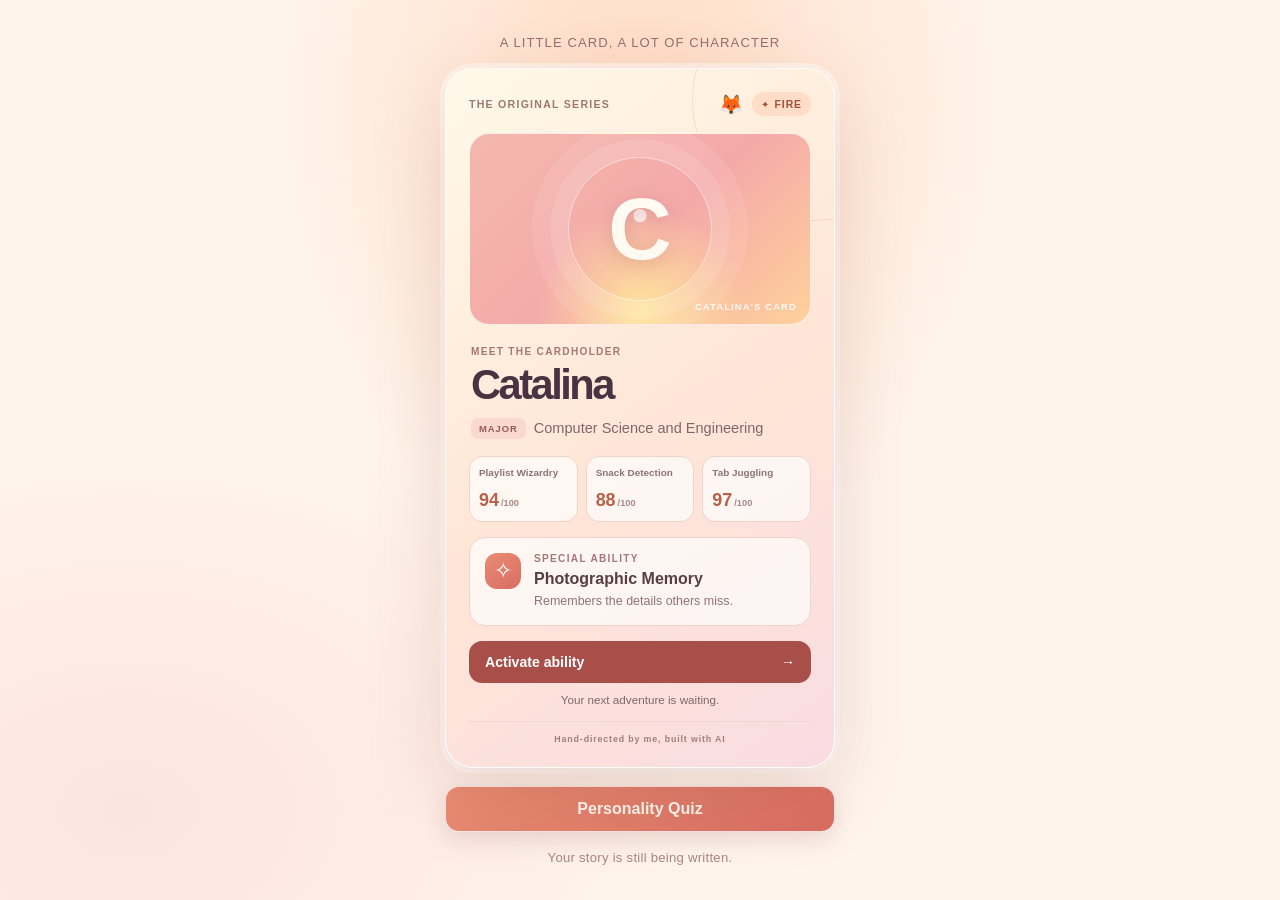
==== index.html @ e2aac346 "My first trading card site Co-authored-by: Copilot <223556219+Copilot@users.noreply.github.com>" ====
<!doctype html>
<html lang="en">
  <head>
    <meta charset="utf-8">
    <meta name="viewport" content="width=device-width, initial-scale=1">
    <meta name="theme-color" content="#fff5ed">
    <title>Catalina's Digital Trading Card</title>
    <link rel="stylesheet" href="style.css">
    <script src="script.js" defer></script>
  </head>
  <body>
    <main class="page">
      <p class="page-label">A little card, a lot of character</p>

      <div class="card-scene" tabindex="0" aria-label="Catalina's trading card. Hover or focus to flip it.">
        <div class="card-flipper">
          <article class="trading-card card-face card-front" aria-labelledby="card-name">
            <div class="card-topline">
              <span class="card-series">THE ORIGINAL SERIES</span>
              <span class="card-topline-details">
                <span class="card-animal" role="img" aria-label="Fox">🦊</span>
                <span class="card-type"><span aria-hidden="true">✦</span> FIRE</span>
              </span>
            </div>

            <div class="portrait" aria-hidden="true">
              <span class="portrait-orbit"></span>
              <span class="portrait-initial">C</span>
              <span class="portrait-caption">CATALINA'S CARD</span>
            </div>

            <section class="identity">
              <p class="eyebrow">MEET THE CARDHOLDER</p>
              <h1 id="card-name">Catalina</h1>
              <p class="major"><span class="label">MAJOR</span> Computer Science and Engineering</p>
            </section>

            <section class="stats" aria-label="Card stats">
              <div class="stat">
                <span class="stat-name">Playlist Wizardry</span>
                <span class="stat-value">94<small>/100</small></span>
              </div>
              <div class="stat">
                <span class="stat-name">Snack Detection</span>
                <span class="stat-value">88<small>/100</small></span>
              </div>
              <div class="stat">
                <span class="stat-name">Tab Juggling</span>
                <span class="stat-value">97<small>/100</small></span>
              </div>
            </section>

            <section class="ability" aria-labelledby="ability-title">
              <div class="ability-icon" aria-hidden="true">✧</div>
              <div>
                <p class="eyebrow">SPECIAL ABILITY</p>
                <h2 id="ability-title">Photographic Memory</h2>
                <p class="ability-copy">Remembers the details others miss.</p>
              </div>
            </section>

            <button class="activate-button" type="button" aria-pressed="false">
              Activate ability
              <span aria-hidden="true">&rarr;</span>
            </button>
            <p class="card-status" aria-live="polite">Your next adventure is waiting.</p>

            <div class="card-footer">
              <span>Hand-directed by me, built with AI</span>
            </div>
          </article>

          <div class="trading-card card-face card-back" aria-hidden="true">
            <span class="back-label">CATALINA · FIRE TYPE</span>
            <svg class="back-flame" viewBox="0 0 300 400" role="img" aria-label="A pastel fire-colored flame">
              <defs>
                <linearGradient id="flame-gradient" x1="0" x2="1" y1="1" y2="0">
                  <stop offset="0" stop-color="#ef8d7e"/>
                  <stop offset="0.55" stop-color="#f6b27d"/>
                  <stop offset="1" stop-color="#ffe5a6"/>
                </linearGradient>
              </defs>
              <path fill="url(#flame-gradient)" d="M157 7c18 67 83 85 70 159 32-18 44-54 40-83 43 55 49 102 34 157-19 72-78 119-151 119S17 311 17 237c0-69 49-119 93-188-3 53 14 76 27 92 13-43 24-87 20-134Z"/>
              <path fill="#fff2c9" d="M155 140c2 39-24 59-22 96-23-10-34-29-34-50-26 31-37 57-32 86 7 42 42 69 86 69s79-28 86-70c7-43-20-72-39-98 0 23-10 39-24 48 4-32-8-58-21-81Z"/>
              <path fill="#f7be78" d="M153 220c-8 28-29 38-29 66 0 19 13 34 30 34s31-15 31-34c0-26-18-43-32-66Z"/>
            </svg>
            <span class="back-caption">A LITTLE SPARK. A LOT OF HEART.</span>
          </div>
        </div>
      </div>

      <section class="quiz-section" aria-labelledby="quiz-start">
        <button class="quiz-launch" id="quiz-start" type="button">Personality Quiz</button>
        <div class="quiz-panel" id="quiz-panel" hidden>
          <p class="quiz-progress" id="quiz-progress" aria-live="polite"></p>
          <h2 class="quiz-question" id="quiz-question"></h2>
          <div class="quiz-options" id="quiz-options" role="group" aria-labelledby="quiz-question"></div>
          <p class="quiz-result" id="quiz-result" aria-live="polite"></p>
          <button class="quiz-restart" id="quiz-restart" type="button" hidden>Take the quiz again</button>
        </div>
      </section>

      <p class="page-note">Your story is still being written.</p>
    </main>
  </body>
</html>
---- style.css ----
:root {
  color-scheme: light;
  font-family: "Trebuchet MS", Arial, sans-serif;
  background: #fff5ed;
  color: #493342;
  font-synthesis: none;
  text-rendering: optimizeLegibility;
}

* {
  box-sizing: border-box;
}

body {
  min-width: 320px;
  min-height: 100vh;
  margin: 0;
  background:
    radial-gradient(ellipse at 50% 12%, rgb(255 190 150 / 48%), transparent 42%),
    radial-gradient(ellipse at 10% 90%, rgb(247 190 188 / 30%), transparent 35%),
    #fff5ed;
}

button {
  font: inherit;
}

.page {
  display: grid;
  min-height: 100vh;
  justify-items: center;
  align-content: center;
  gap: 18px;
  padding: 32px 18px;
}

.page-label,
.page-note {
  margin: 0;
  color: #986d70;
  font-size: 0.82rem;
  letter-spacing: 0.08em;
  text-align: center;
}

.page-label {
  text-transform: uppercase;
}

.page-note {
  color: #aa8580;
  letter-spacing: 0.02em;
}

.card-scene {
  width: min(100%, 390px);
  perspective: 1200px;
  outline: none;
}

.card-scene:focus-visible {
  border-radius: 28px;
  outline: 3px solid #e49a80;
  outline-offset: 7px;
}

.card-flipper {
  position: relative;
  transform-style: preserve-3d;
  transition: transform 700ms cubic-bezier(0.2, 0.75, 0.25, 1);
}

.card-scene:focus-visible .card-flipper {
  transform: rotateY(180deg);
}

@media (hover: hover) and (pointer: fine) {
  .card-scene:hover .card-flipper {
    transform: rotateY(180deg);
  }
}

.card-face {
  backface-visibility: hidden;
  -webkit-backface-visibility: hidden;
}

.trading-card {
  position: relative;
  width: 100%;
  overflow: hidden;
  padding: 23px;
  border: 1px solid rgb(255 255 255 / 82%);
  border-radius: 28px;
  background: linear-gradient(145deg, #fff9e9 0%, #ffe6d6 52%, #f8dce2 100%);
  box-shadow:
    0 28px 80px rgb(143 78 66 / 20%),
    0 0 0 5px rgb(255 255 255 / 45%);
}

.card-front {
  z-index: 1;
}

.card-back {
  position: absolute;
  inset: 0;
  display: grid;
  align-items: center;
  justify-items: center;
  padding: 0;
  transform: rotateY(180deg);
  border-color: rgb(255 255 255 / 75%);
  background:
    radial-gradient(ellipse at 50% 50%, rgb(255 244 197 / 80%), transparent 58%),
    linear-gradient(145deg, #f7c8bd, #f2a77f 48%, #edc8a8);
  color: #764d50;
}

.card-back::before {
  content: none;
}

.back-flame {
  position: absolute;
  top: 50%;
  left: 50%;
  width: 80%;
  height: 80%;
  transform: translate(-50%, -50%);
  filter: drop-shadow(0 12px 24px rgb(198 103 69 / 22%));
}

.back-label,
.back-caption {
  position: absolute;
  z-index: 1;
  color: rgb(105 58 62 / 82%);
  font-size: 0.62rem;
  font-weight: 800;
  letter-spacing: 0.14em;
  text-align: center;
}

.back-label {
  top: 22px;
}

.back-caption {
  bottom: 22px;
}

.trading-card::before {
  position: absolute;
  top: -90px;
  right: -100px;
  width: 240px;
  height: 240px;
  border: 1px solid rgb(198 118 98 / 17%);
  border-radius: 50%;
  content: "";
  pointer-events: none;
}

.card-topline,
.card-footer {
  display: flex;
  align-items: center;
  justify-content: space-between;
}

.card-topline {
  margin-bottom: 17px;
  color: #9b7876;
  font-size: 0.66rem;
  font-weight: 800;
  letter-spacing: 0.12em;
}

.card-number {
  color: #a34f3a;
}

.card-topline-details {
  display: inline-flex;
  align-items: center;
  gap: 7px;
}

.card-animal {
  font-size: 1.2rem;
  line-height: 1;
}

.card-type {
  display: inline-flex;
  align-items: center;
  gap: 5px;
  padding: 6px 9px;
  border-radius: 999px;
  background: #ffddc7;
  color: #a34f3a;
  font-size: 0.65rem;
  letter-spacing: 0.09em;
}

.portrait {
  position: relative;
  display: grid;
  height: 192px;
  overflow: hidden;
  place-items: center;
  border: 1px solid rgb(255 255 255 / 75%);
  border-radius: 20px;
  background:
    radial-gradient(circle at 50% 43%, rgb(255 255 255 / 76%) 0 3%, transparent 3.5%),
    radial-gradient(ellipse at 50% 95%, #ffe49c 0%, transparent 43%),
    linear-gradient(135deg, #f4b8ad, #f4a9a9 54%, #ffd19b);
}

.portrait-orbit {
  position: absolute;
  width: 144px;
  height: 144px;
  border: 1px solid rgb(255 255 255 / 55%);
  border-radius: 50%;
  box-shadow: 0 0 0 18px rgb(255 255 255 / 10%), 0 0 0 36px rgb(255 255 255 / 8%);
}

.portrait-initial {
  z-index: 1;
  color: #fffaf2;
  font-family: "Trebuchet MS", Arial, sans-serif;
  font-size: 5.5rem;
  font-weight: 700;
  line-height: 1;
  text-shadow: 0 4px 18px rgb(142 72 66 / 22%);
}

.portrait-caption {
  position: absolute;
  right: 13px;
  bottom: 12px;
  color: rgb(255 255 255 / 88%);
  font-size: 0.59rem;
  font-weight: 800;
  letter-spacing: 0.12em;
}

.identity {
  padding: 21px 2px 17px;
}

.eyebrow {
  margin: 0 0 6px;
  color: #a47778;
  font-size: 0.63rem;
  font-weight: 800;
  letter-spacing: 0.13em;
}

.identity h1 {
  margin: 0;
  color: #493342;
  font-family: "Trebuchet MS", Arial, sans-serif;
  font-size: clamp(2rem, 9vw, 2.6rem);
  letter-spacing: -0.06em;
  line-height: 1.05;
}

.major {
  display: flex;
  flex-wrap: wrap;
  align-items: center;
  gap: 8px;
  margin: 11px 0 0;
  color: #80666c;
  font-size: 0.91rem;
}

.label {
  padding: 5px 8px;
  border-radius: 7px;
  background: #f8d8d1;
  color: #995b57;
  font-size: 0.59rem;
  font-weight: 800;
  letter-spacing: 0.1em;
}

.stats {
  display: grid;
  grid-template-columns: repeat(3, minmax(0, 1fr));
  gap: 8px;
  margin: 0 0 15px;
}

.stat {
  display: grid;
  min-height: 66px;
  align-content: space-between;
  gap: 7px;
  padding: 10px 9px;
  border: 1px solid #f0d4ca;
  border-radius: 13px;
  background: rgb(255 255 255 / 68%);
}

.stat-name {
  color: #8d7376;
  font-size: 0.62rem;
  font-weight: 700;
  line-height: 1.25;
}

.stat-value {
  color: #b96048;
  font-family: "Trebuchet MS", Arial, sans-serif;
  font-size: 1.12rem;
  font-weight: 800;
}

.stat-value small {
  margin-left: 2px;
  color: #a78a87;
  font-family: "Trebuchet MS", Arial, sans-serif;
  font-size: 0.58rem;
  font-weight: 700;
}

.ability {
  display: flex;
  align-items: flex-start;
  gap: 13px;
  padding: 15px;
  border: 1px solid #f0d4ca;
  border-radius: 16px;
  background: rgb(255 255 255 / 68%);
}

.ability-icon {
  display: grid;
  flex: 0 0 36px;
  width: 36px;
  height: 36px;
  place-items: center;
  border-radius: 12px;
  background: linear-gradient(145deg, #e98c72, #d96d62);
  color: #fff;
  font-size: 1.35rem;
  font-weight: 500;
}

.ability h2 {
  margin: 0;
  color: #573d45;
  font-family: "Trebuchet MS", Arial, sans-serif;
  font-size: 1rem;
}

.ability-copy {
  margin: 4px 0 0;
  color: #8d7376;
  font-size: 0.78rem;
  line-height: 1.45;
}

.activate-button {
  display: flex;
  width: 100%;
  align-items: center;
  justify-content: space-between;
  margin-top: 15px;
  padding: 13px 16px;
  border: 0;
  border-radius: 13px;
  background: #a94f4a;
  color: #fff;
  cursor: pointer;
  font-size: 0.88rem;
  font-weight: 700;
  transition: background-color 180ms ease, transform 180ms ease;
}

.activate-button:hover {
  transform: translateY(-2px);
  background: #c66b58;
}

.activate-button:focus-visible {
  outline: 3px solid #e49a80;
  outline-offset: 3px;
}

.activate-button[aria-pressed="true"] {
  background: #a86d53;
}

.card-status {
  min-height: 1.1em;
  margin: 10px 0 0;
  color: #80666c;
  font-size: 0.73rem;
  text-align: center;
}

.card-footer {
  margin-top: 15px;
  padding-top: 12px;
  border-top: 1px solid #efd8cf;
  color: #a17e7c;
  font-size: 0.55rem;
  font-weight: 800;
  letter-spacing: 0.1em;
  justify-content: center;
  text-align: center;
}

.quiz-section {
  display: grid;
  width: min(100%, 390px);
  gap: 12px;
}

.quiz-launch,
.quiz-restart {
  width: 100%;
  padding: 13px 18px;
  border: 1px solid rgb(255 255 255 / 80%);
  border-radius: 14px;
  background: linear-gradient(120deg, #e98c72, #d96d62);
  box-shadow: 0 8px 22px rgb(143 78 66 / 15%);
  color: #fffaf2;
  cursor: pointer;
  font-weight: 800;
  transition: transform 180ms ease, filter 180ms ease;
}

.quiz-launch:hover,
.quiz-restart:hover {
  transform: translateY(-2px);
  filter: brightness(1.05);
}

.quiz-launch:focus-visible,
.quiz-restart:focus-visible,
.quiz-option:focus-visible {
  outline: 3px solid #e49a80;
  outline-offset: 3px;
}

.quiz-panel {
  padding: 20px;
  border: 1px solid rgb(255 255 255 / 82%);
  border-radius: 20px;
  background: linear-gradient(145deg, #fff9e9, #ffe6d6 58%, #f8dce2);
  box-shadow: 0 14px 36px rgb(143 78 66 / 14%);
}

.quiz-progress {
  margin: 0 0 8px;
  color: #a47778;
  font-size: 0.7rem;
  font-weight: 800;
  letter-spacing: 0.12em;
  text-transform: uppercase;
}

.quiz-question {
  margin: 0 0 14px;
  color: #493342;
  font-size: 1.1rem;
  line-height: 1.35;
}

.quiz-options {
  display: grid;
  gap: 8px;
}

.quiz-option {
  padding: 11px 12px;
  border: 1px solid #f0d4ca;
  border-radius: 11px;
  background: rgb(255 255 255 / 72%);
  color: #644b50;
  cursor: pointer;
  text-align: left;
  transition: background-color 160ms ease, border-color 160ms ease;
}

.quiz-option:hover {
  border-color: #e49a80;
  background: #fff2e7;
}

.quiz-result {
  margin: 14px 0 0;
  color: #80524c;
  font-size: 0.92rem;
  font-weight: 700;
  line-height: 1.5;
}

.quiz-restart {
  margin-top: 12px;
}

@media (max-width: 360px) {
  .trading-card {
    padding: 18px;
    border-radius: 23px;
  }

  .portrait {
    height: 168px;
  }
}

@media (prefers-reduced-motion: reduce) {
  *,
  *::before,
  *::after {
    scroll-behavior: auto !important;
    transition-duration: 0.01ms !important;
  }
}
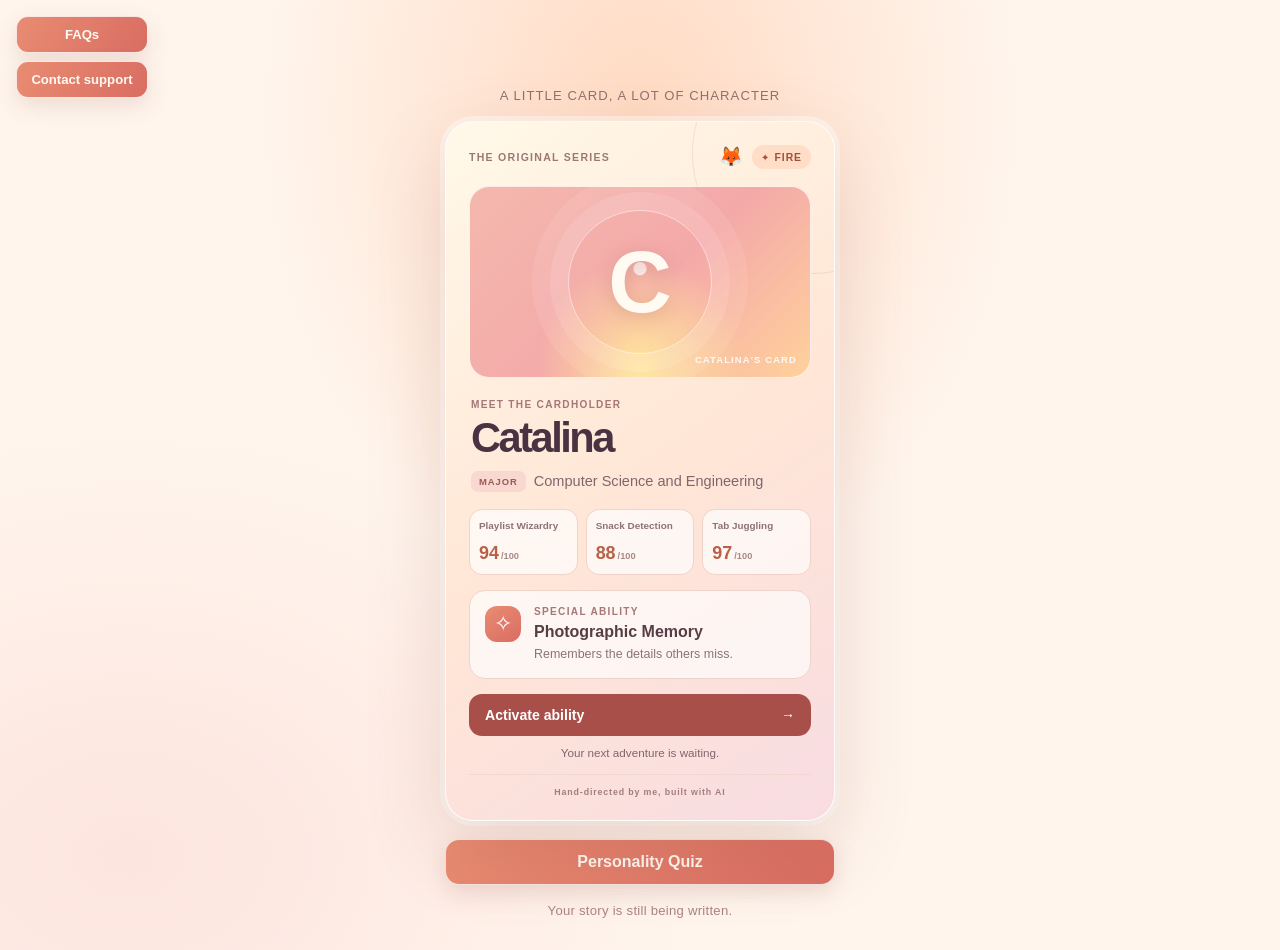
==== commit 737c72dc: "Help Pages Update" ====
--- a/index.html
+++ b/index.html
@@ -10,6 +10,11 @@
   </head>
   <body>
     <main class="page">
+      <nav class="help-links" aria-label="Help">
+        <a href="faq.html">FAQs</a>
+        <a href="contact.html">Contact support</a>
+      </nav>
+
       <p class="page-label">A little card, a lot of character</p>
 
       <div class="card-scene" tabindex="0" aria-label="Catalina's trading card. Hover or focus to flip it.">
--- a/style.css
+++ b/style.css
@@ -31,7 +31,7 @@
   justify-items: center;
   align-content: center;
   gap: 18px;
-  padding: 32px 18px;
+  padding: 88px 18px 32px;
 }
 
 .page-label,
@@ -50,6 +50,41 @@
 .page-note {
   color: #aa8580;
   letter-spacing: 0.02em;
+}
+
+.help-links {
+  position: absolute;
+  top: 16px;
+  left: 16px;
+  z-index: 2;
+  display: flex;
+  flex-direction: column;
+  gap: 8px;
+  font-size: 0.82rem;
+}
+
+.help-links a {
+  min-width: 132px;
+  padding: 10px 14px;
+  border: 1px solid rgb(255 255 255 / 82%);
+  border-radius: 12px;
+  background: linear-gradient(120deg, #e98c72, #d96d62);
+  box-shadow: 0 8px 22px rgb(143 78 66 / 15%);
+  color: #fffaf2;
+  font-weight: 800;
+  text-align: center;
+  text-decoration: none;
+  transition: transform 180ms ease, filter 180ms ease;
+}
+
+.help-links a:hover {
+  transform: translateY(-2px);
+  filter: brightness(1.05);
+}
+
+.help-links a:focus-visible {
+  outline: 3px solid #e49a80;
+  outline-offset: 3px;
 }
 
 .card-scene {
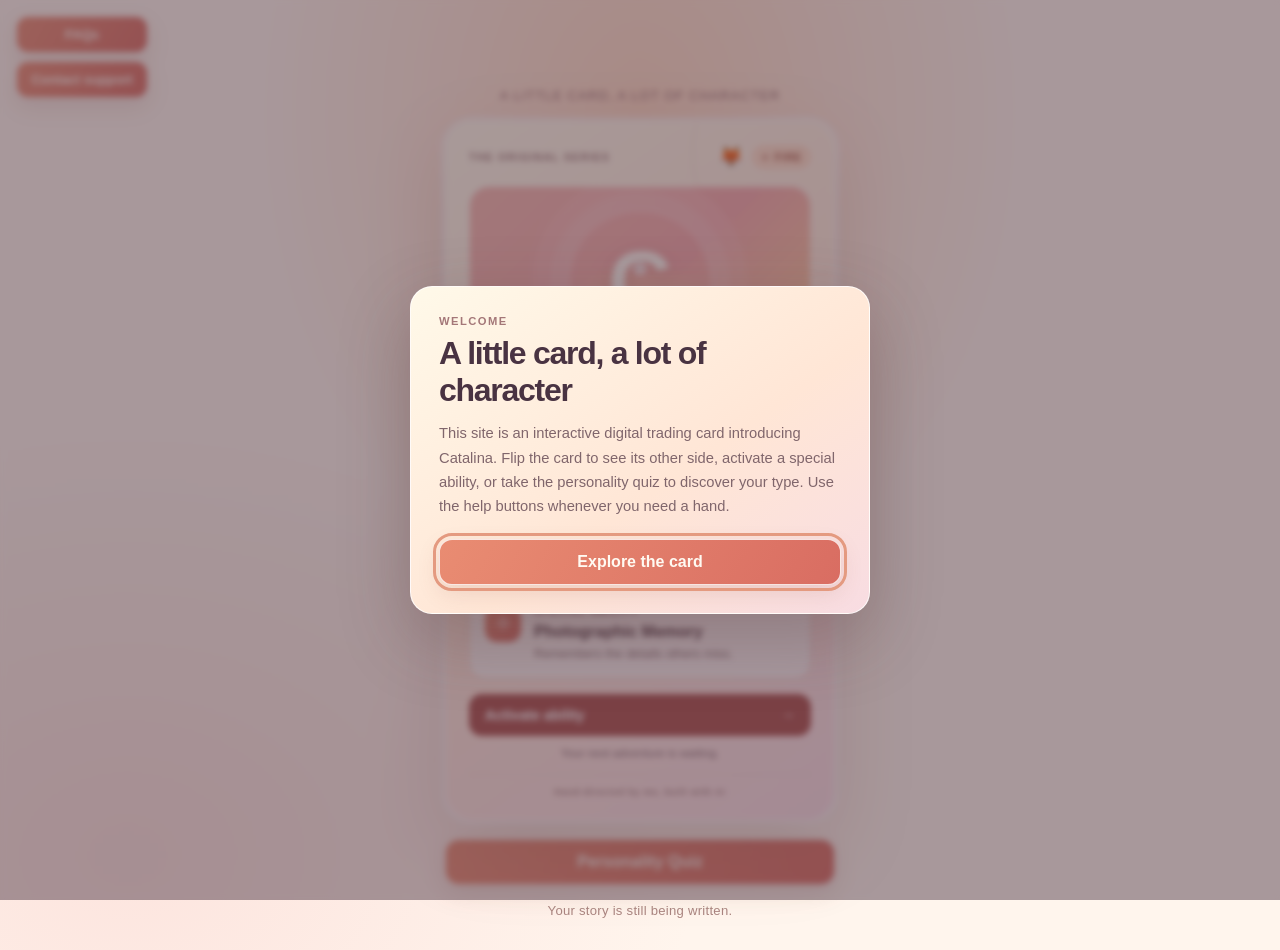
==== commit 25b3ac7a: "Add welcome dialog and email validation message Co-authored-by: Copilot <223556219+Copilot@users.nor" ====
--- a/index.html
+++ b/index.html
@@ -107,5 +107,14 @@
 
       <p class="page-note">Your story is still being written.</p>
     </main>
+
+    <dialog class="welcome-dialog" id="welcome-dialog" aria-labelledby="welcome-title" aria-describedby="welcome-description">
+      <p class="welcome-eyebrow">WELCOME</p>
+      <h2 id="welcome-title">A little card, a lot of character</h2>
+      <p id="welcome-description">This site is an interactive digital trading card introducing Catalina. Flip the card to see its other side, activate a special ability, or take the personality quiz to discover your type. Use the help buttons whenever you need a hand.</p>
+      <form method="dialog">
+        <button class="welcome-button" type="submit">Explore the card</button>
+      </form>
+    </dialog>
   </body>
 </html>
--- a/style.css
+++ b/style.css
@@ -83,6 +83,69 @@
 }
 
 .help-links a:focus-visible {
+  outline: 3px solid #e49a80;
+  outline-offset: 3px;
+}
+
+.welcome-dialog {
+  width: min(100% - 36px, 460px);
+  padding: 28px;
+  border: 1px solid rgb(255 255 255 / 82%);
+  border-radius: 22px;
+  background: linear-gradient(145deg, #fff9e9, #ffe6d6 58%, #f8dce2);
+  box-shadow: 0 24px 70px rgb(83 48 48 / 28%);
+  color: #493342;
+}
+
+.welcome-dialog::backdrop {
+  background: rgb(73 51 66 / 48%);
+  backdrop-filter: blur(3px);
+}
+
+.welcome-eyebrow {
+  margin: 0 0 8px;
+  color: #a47778;
+  font-size: 0.7rem;
+  font-weight: 800;
+  letter-spacing: 0.13em;
+}
+
+.welcome-dialog h2 {
+  margin: 0;
+  font-size: clamp(1.5rem, 6vw, 2rem);
+  letter-spacing: -0.04em;
+}
+
+.welcome-dialog > p:not(.welcome-eyebrow) {
+  margin: 12px 0 20px;
+  color: #80666c;
+  font-size: 0.92rem;
+  line-height: 1.65;
+}
+
+.welcome-dialog form {
+  margin: 0;
+}
+
+.welcome-button {
+  width: 100%;
+  padding: 13px 18px;
+  border: 1px solid rgb(255 255 255 / 80%);
+  border-radius: 13px;
+  background: linear-gradient(120deg, #e98c72, #d96d62);
+  box-shadow: 0 8px 22px rgb(143 78 66 / 15%);
+  color: #fffaf2;
+  cursor: pointer;
+  font-weight: 800;
+  transition: transform 180ms ease, filter 180ms ease;
+}
+
+.welcome-button:hover {
+  transform: translateY(-2px);
+  filter: brightness(1.05);
+}
+
+.welcome-button:focus-visible {
   outline: 3px solid #e49a80;
   outline-offset: 3px;
 }
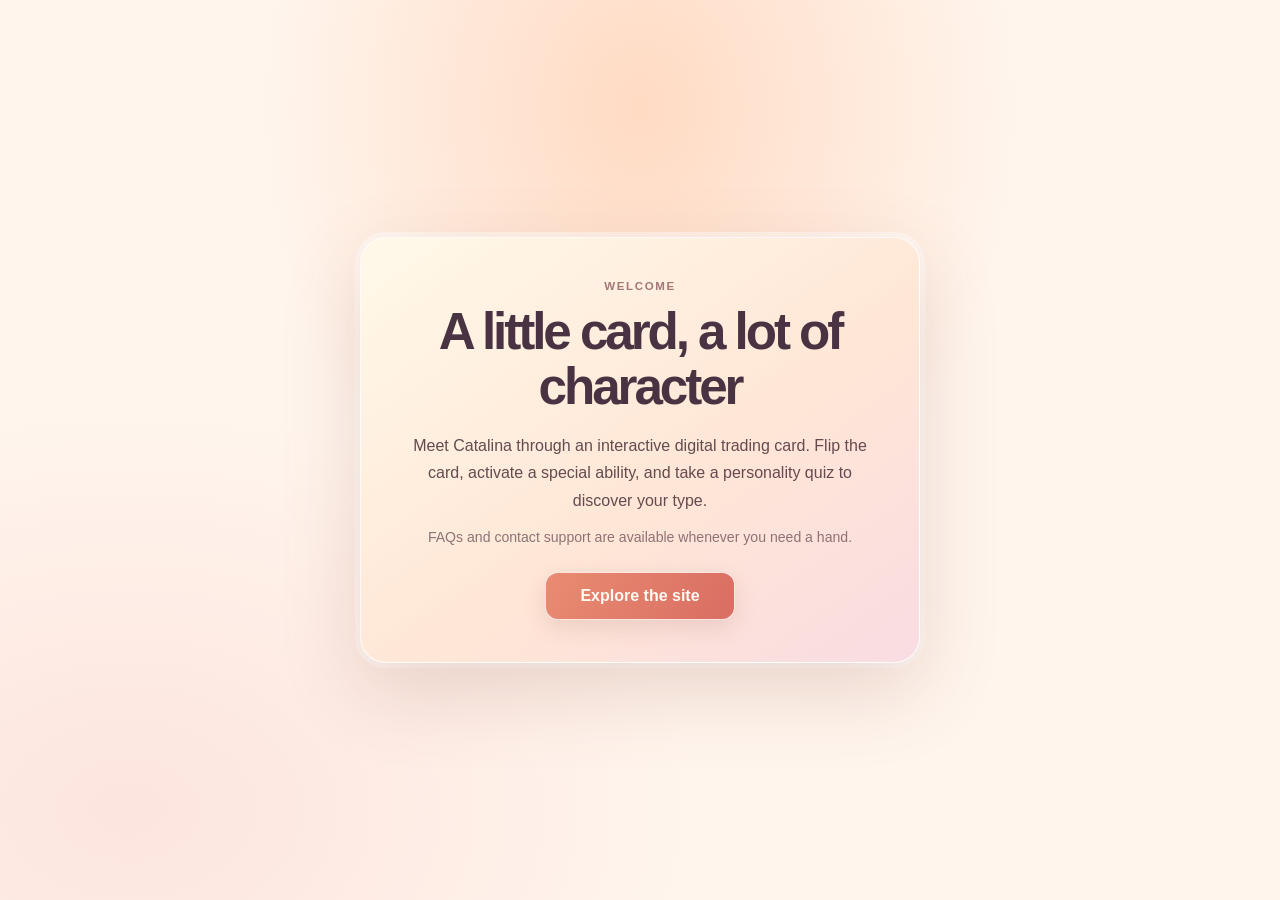
==== commit be9daac6: "Replace welcome popup with landing page Co-authored-by: Copilot <223556219+Copilot@users.noreply.git" ====
--- a/index.html
+++ b/index.html
@@ -4,117 +4,18 @@
     <meta charset="utf-8">
     <meta name="viewport" content="width=device-width, initial-scale=1">
     <meta name="theme-color" content="#fff5ed">
-    <title>Catalina's Digital Trading Card</title>
-    <link rel="stylesheet" href="style.css">
-    <script src="script.js" defer></script>
+    <title>Welcome | Catalina's Digital Trading Card</title>
+    <link rel="stylesheet" href="welcome.css">
   </head>
   <body>
-    <main class="page">
-      <nav class="help-links" aria-label="Help">
-        <a href="faq.html">FAQs</a>
-        <a href="contact.html">Contact support</a>
-      </nav>
-
-      <p class="page-label">A little card, a lot of character</p>
-
-      <div class="card-scene" tabindex="0" aria-label="Catalina's trading card. Hover or focus to flip it.">
-        <div class="card-flipper">
-          <article class="trading-card card-face card-front" aria-labelledby="card-name">
-            <div class="card-topline">
-              <span class="card-series">THE ORIGINAL SERIES</span>
-              <span class="card-topline-details">
-                <span class="card-animal" role="img" aria-label="Fox">🦊</span>
-                <span class="card-type"><span aria-hidden="true">✦</span> FIRE</span>
-              </span>
-            </div>
-
-            <div class="portrait" aria-hidden="true">
-              <span class="portrait-orbit"></span>
-              <span class="portrait-initial">C</span>
-              <span class="portrait-caption">CATALINA'S CARD</span>
-            </div>
-
-            <section class="identity">
-              <p class="eyebrow">MEET THE CARDHOLDER</p>
-              <h1 id="card-name">Catalina</h1>
-              <p class="major"><span class="label">MAJOR</span> Computer Science and Engineering</p>
-            </section>
-
-            <section class="stats" aria-label="Card stats">
-              <div class="stat">
-                <span class="stat-name">Playlist Wizardry</span>
-                <span class="stat-value">94<small>/100</small></span>
-              </div>
-              <div class="stat">
-                <span class="stat-name">Snack Detection</span>
-                <span class="stat-value">88<small>/100</small></span>
-              </div>
-              <div class="stat">
-                <span class="stat-name">Tab Juggling</span>
-                <span class="stat-value">97<small>/100</small></span>
-              </div>
-            </section>
-
-            <section class="ability" aria-labelledby="ability-title">
-              <div class="ability-icon" aria-hidden="true">✧</div>
-              <div>
-                <p class="eyebrow">SPECIAL ABILITY</p>
-                <h2 id="ability-title">Photographic Memory</h2>
-                <p class="ability-copy">Remembers the details others miss.</p>
-              </div>
-            </section>
-
-            <button class="activate-button" type="button" aria-pressed="false">
-              Activate ability
-              <span aria-hidden="true">&rarr;</span>
-            </button>
-            <p class="card-status" aria-live="polite">Your next adventure is waiting.</p>
-
-            <div class="card-footer">
-              <span>Hand-directed by me, built with AI</span>
-            </div>
-          </article>
-
-          <div class="trading-card card-face card-back" aria-hidden="true">
-            <span class="back-label">CATALINA · FIRE TYPE</span>
-            <svg class="back-flame" viewBox="0 0 300 400" role="img" aria-label="A pastel fire-colored flame">
-              <defs>
-                <linearGradient id="flame-gradient" x1="0" x2="1" y1="1" y2="0">
-                  <stop offset="0" stop-color="#ef8d7e"/>
-                  <stop offset="0.55" stop-color="#f6b27d"/>
-                  <stop offset="1" stop-color="#ffe5a6"/>
-                </linearGradient>
-              </defs>
-              <path fill="url(#flame-gradient)" d="M157 7c18 67 83 85 70 159 32-18 44-54 40-83 43 55 49 102 34 157-19 72-78 119-151 119S17 311 17 237c0-69 49-119 93-188-3 53 14 76 27 92 13-43 24-87 20-134Z"/>
-              <path fill="#fff2c9" d="M155 140c2 39-24 59-22 96-23-10-34-29-34-50-26 31-37 57-32 86 7 42 42 69 86 69s79-28 86-70c7-43-20-72-39-98 0 23-10 39-24 48 4-32-8-58-21-81Z"/>
-              <path fill="#f7be78" d="M153 220c-8 28-29 38-29 66 0 19 13 34 30 34s31-15 31-34c0-26-18-43-32-66Z"/>
-            </svg>
-            <span class="back-caption">A LITTLE SPARK. A LOT OF HEART.</span>
-          </div>
-        </div>
-      </div>
-
-      <section class="quiz-section" aria-labelledby="quiz-start">
-        <button class="quiz-launch" id="quiz-start" type="button">Personality Quiz</button>
-        <div class="quiz-panel" id="quiz-panel" hidden>
-          <p class="quiz-progress" id="quiz-progress" aria-live="polite"></p>
-          <h2 class="quiz-question" id="quiz-question"></h2>
-          <div class="quiz-options" id="quiz-options" role="group" aria-labelledby="quiz-question"></div>
-          <p class="quiz-result" id="quiz-result" aria-live="polite"></p>
-          <button class="quiz-restart" id="quiz-restart" type="button" hidden>Take the quiz again</button>
-        </div>
+    <main class="welcome-page">
+      <section class="welcome-card" aria-labelledby="welcome-title">
+        <p class="welcome-eyebrow">WELCOME</p>
+        <h1 id="welcome-title">A little card, a lot of character</h1>
+        <p class="welcome-description">Meet Catalina through an interactive digital trading card. Flip the card, activate a special ability, and take a personality quiz to discover your type.</p>
+        <p class="welcome-hint">FAQs and contact support are available whenever you need a hand.</p>
+        <a class="welcome-button" href="card.html">Explore the site</a>
       </section>
-
-      <p class="page-note">Your story is still being written.</p>
     </main>
-
-    <dialog class="welcome-dialog" id="welcome-dialog" aria-labelledby="welcome-title" aria-describedby="welcome-description">
-      <p class="welcome-eyebrow">WELCOME</p>
-      <h2 id="welcome-title">A little card, a lot of character</h2>
-      <p id="welcome-description">This site is an interactive digital trading card introducing Catalina. Flip the card to see its other side, activate a special ability, or take the personality quiz to discover your type. Use the help buttons whenever you need a hand.</p>
-      <form method="dialog">
-        <button class="welcome-button" type="submit">Explore the card</button>
-      </form>
-    </dialog>
   </body>
 </html>
--- a/welcome.css
+++ b/welcome.css
@@ -0,0 +1,104 @@
+:root {
+  color-scheme: light;
+  font-family: "Trebuchet MS", Arial, sans-serif;
+  background: #fff5ed;
+  color: #493342;
+  font-synthesis: none;
+  text-rendering: optimizeLegibility;
+}
+
+* {
+  box-sizing: border-box;
+}
+
+body {
+  min-width: 320px;
+  min-height: 100vh;
+  margin: 0;
+  background:
+    radial-gradient(ellipse at 50% 12%, rgb(255 190 150 / 48%), transparent 42%),
+    radial-gradient(ellipse at 10% 90%, rgb(247 190 188 / 30%), transparent 35%),
+    #fff5ed;
+}
+
+.welcome-page {
+  display: grid;
+  min-height: 100vh;
+  place-items: center;
+  padding: 24px 18px;
+}
+
+.welcome-card {
+  width: min(100%, 560px);
+  padding: clamp(24px, 6vw, 42px);
+  border: 1px solid rgb(255 255 255 / 82%);
+  border-radius: 26px;
+  background: linear-gradient(145deg, #fff9e9, #ffe6d6 58%, #f8dce2);
+  box-shadow:
+    0 28px 80px rgb(143 78 66 / 20%),
+    0 0 0 5px rgb(255 255 255 / 45%);
+  text-align: center;
+}
+
+.welcome-eyebrow {
+  margin: 0 0 12px;
+  color: #a47778;
+  font-size: 0.72rem;
+  font-weight: 800;
+  letter-spacing: 0.14em;
+}
+
+.welcome-card h1 {
+  margin: 0;
+  color: #493342;
+  font-size: clamp(2rem, 8vw, 3.2rem);
+  letter-spacing: -0.06em;
+  line-height: 1.08;
+}
+
+.welcome-description {
+  margin: 18px 0 0;
+  color: #644b50;
+  font-size: 1rem;
+  line-height: 1.7;
+}
+
+.welcome-hint {
+  margin: 12px 0 24px;
+  color: #8d7376;
+  font-size: 0.88rem;
+  line-height: 1.6;
+}
+
+.welcome-button {
+  display: inline-block;
+  min-width: 190px;
+  padding: 14px 22px;
+  border: 1px solid rgb(255 255 255 / 80%);
+  border-radius: 13px;
+  background: linear-gradient(120deg, #e98c72, #d96d62);
+  box-shadow: 0 8px 22px rgb(143 78 66 / 15%);
+  color: #fffaf2;
+  font-weight: 800;
+  text-decoration: none;
+  transition: transform 180ms ease, filter 180ms ease;
+}
+
+.welcome-button:hover {
+  transform: translateY(-2px);
+  filter: brightness(1.05);
+}
+
+.welcome-button:focus-visible {
+  outline: 3px solid #e49a80;
+  outline-offset: 3px;
+}
+
+@media (prefers-reduced-motion: reduce) {
+  *,
+  *::before,
+  *::after {
+    scroll-behavior: auto !important;
+    transition-duration: 0.01ms !important;
+  }
+}
